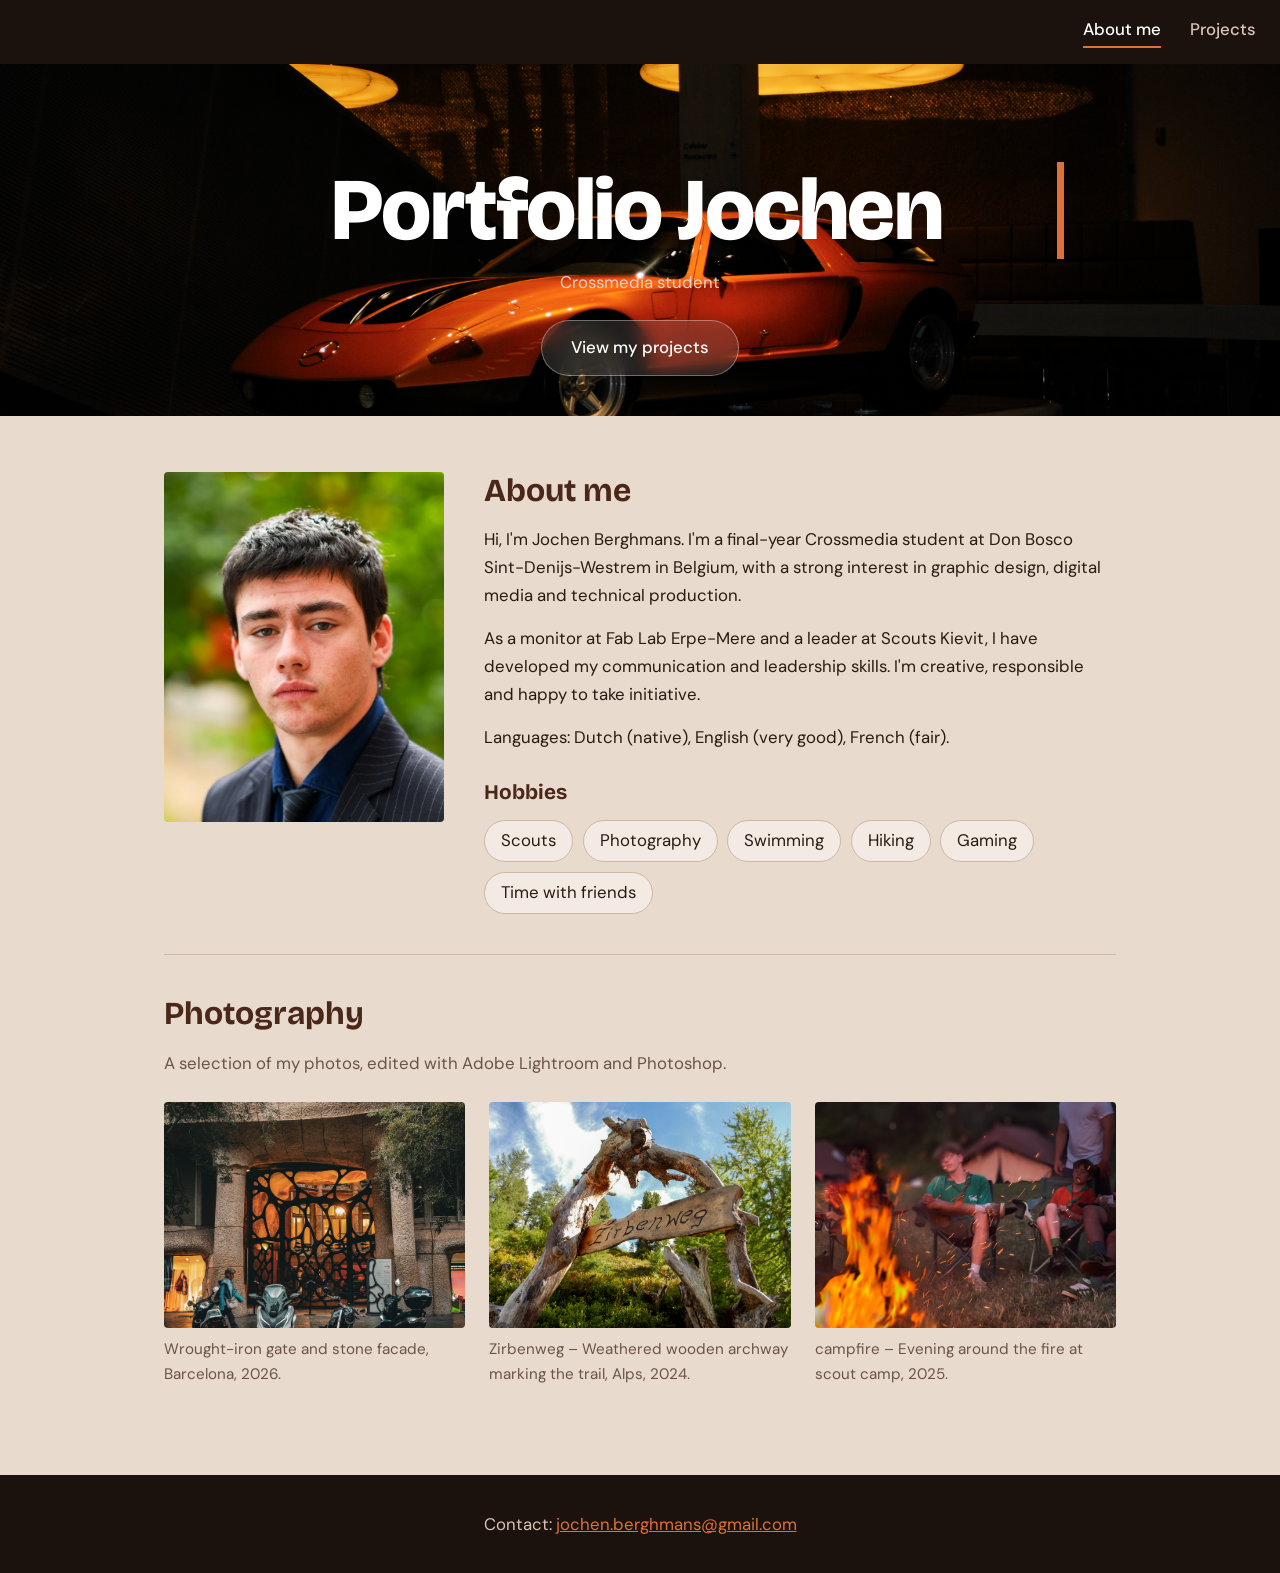
==== index.html @ 5f54734e "first commit" ====
<!DOCTYPE html>
<html lang="en">
<head>
  <meta charset="UTF-8">
  <meta name="viewport" content="width=device-width, initial-scale=1">
  <title>Portfolio Jochen Berghmans</title>
  <meta name="description" content="Portfolio of Jochen Berghmans, Crossmedia student at Don Bosco Sint-Denijs-Westrem (Belgium): photography, graphic design and technical production.">
  <link rel="preconnect" href="https://fonts.googleapis.com">
  <link rel="preconnect" href="https://fonts.gstatic.com" crossorigin>
  <link href="https://fonts.googleapis.com/css2?family=Bricolage+Grotesque:wght@500;700;800&family=DM+Sans:wght@400;500&display=swap" rel="stylesheet">
  <link rel="stylesheet" href="styles/styles.css">
</head>
<body>

  <!-- MENU: on every page. Add an <a> here for a new page. -->
  <nav class="menu">
    <a href="index.html" class="actief">About me</a>
    <a href="projecten.html">Projects</a>
  </nav>

  <!-- HEADER: the car photo is set in styles.css (.hero). The text types itself. -->
  <header class="hero">

    <img class="hero-foto" src="images/auto.png" alt ="">
    <!-- style="--n:16" = number of characters in the title. Change it if you change the text. -->
    <h1 class="typen" style="--n:16">Portfolio Jochen</h1>
    <p class="hero-sub">Crossmedia student</p>
    <a class="knop-glas" href="projecten.html">View my projects</a>
  </header>

  <main>

    <!-- ABOUT ME (hobbies included) -->
    <section class="blok over-mij">
      <div class="foto portret">
        <img src="images/gezicht.jpg" alt="Portrait of Jochen">
      </div>
      <div>
        <h2>About me</h2>
        <p>Hi, I'm Jochen Berghmans. I'm a final-year Crossmedia student at Don Bosco Sint-Denijs-Westrem in Belgium, with a strong interest in graphic design, digital media and technical production.</p>
        <p>As a monitor at Fab Lab Erpe-Mere and a leader at Scouts Kievit, I have developed my communication and leadership skills. I'm creative, responsible and happy to take initiative.</p>
        <p>Languages: Dutch (native), English (very good), French (fair).</p>

        <h3>Hobbies</h3>
        <ul class="hobbys">
          <li>Scouts</li>
          <li>Photography</li>
          <li>Swimming</li>
          <li>Hiking</li>
          <li>Gaming</li>
          <li>Time with friends</li>
        </ul>
      </div>
    </section>

    <!-- PHOTOGRAPHY: at least 3 photos. Copy a <figure> to add one. -->
    <section class="blok">
      <h2>Photography</h2>
      <p class="intro">A selection of my photos, edited with Adobe Lightroom and Photoshop.</p>

      <div class="galerij">
        <figure>
          <div class="foto"><img src="images/deur.jpg" alt="A door"></div>
          <figcaption>Wrought-iron gate and stone facade, Barcelona, 2026.</figcaption>
        </figure>
        <figure>
          <div class="foto"><img src="images/hotending.jpg" alt="wooden statue"></div>
          <figcaption>Zirbenweg &ndash; Weathered wooden archway marking the trail, Alps, 2024. </figcaption>
        </figure>
        <figure>
          <div class="foto"><img src="images/scouts.jpg" alt="campfire"></div>
          <figcaption>campfire &ndash; Evening around the fire at scout camp, 2025.</figcaption>
        </figure>
      </div>
    </section>

  </main>

  <footer>
    <p>Contact: <a href="mailto:jochen.berghmans@gmail.com">jochen.berghmans@gmail.com</a></p>
  </footer>

</body>
</html>
---- styles/styles.css ----
/* ==========================================================
   STYLES FOR PORTFOLIO JOCHEN
   Colours and fonts are at the top. Palette based on the
   "Velvet & Brass" example: orange, red, brown and sand.
   ========================================================== */

:root {
  --achtergrond: #e8dacd;   /* page (soft sand) */
  --licht: #f3ebe3;         /* hobby chips */
  --tekst: #2a1a12;         /* body text */
  --tekst-zacht: #6a5446;   /* captions */
  --kop: #4a2819;           /* headings (dark brown) */
  --donker: #1c120d;        /* menu, header, footer */
  --accent: #e07038;        /* orange: lines, cursor */
  --rood: #8c3029;          /* links on light background */
  --lijn: #cdb8a8;          /* thin lines, empty photo boxes */
  --kop-font: "Bricolage Grotesque", Arial, sans-serif;
  --tekst-font: "DM Sans", Arial, sans-serif;
}

* { box-sizing: border-box; }

body {
  margin: 0;
  font-family: var(--tekst-font);
  font-size: 1.05rem;
  line-height: 1.65;
  color: var(--tekst);
  background: var(--achtergrond);
}

img { max-width: 100%; display: block; }
a { color: var(--rood); }

a:focus-visible {
  outline: 3px solid var(--accent);
  outline-offset: 3px;
}

/* ---------- MENU ---------- */
.menu {
  display: flex;
  justify-content: flex-end;
  gap: 1.8rem;
  padding: 1rem 1.5rem;
  background: var(--donker);
}
.menu a {
  position: relative;
  color: #d9c5b7;
  text-decoration: none;
  font-weight: 500;
  padding-bottom: 4px;
}
.menu a:hover, .menu a.actief { color: #fff; }

/* The orange line slides slowly over the word on hover */
.menu a::after {
  content: "";
  position: absolute;
  left: 0;
  bottom: 0;
  width: 100%;
  height: 2px;
  background: var(--accent);
  transform: scaleX(0);
  transform-origin: right;
  transition: transform 0.7s ease;
}
.menu a:hover::after,
.menu a.actief::after {
  transform: scaleX(1);
  transform-origin: left;
}

/* ---------- HEADER / HERO ---------- */
/* The car photo: images/auto.jpg. The dark layer on top keeps it subtle
   and makes the white text easy to read. Make it lighter by lowering the
   .35 and .8 numbers. */
.hero {
  position: relative;
  overflow: hidden;
  min-height: 22rem;
  display: flex;
  flex-direction: column;
  justify-content: flex-end;
  align-items: center;
  padding: 3rem 1.5rem 2.5rem;
  text-align: center;
  color: #fff;
  background: var(--donker);
}
.hero-foto {
  position: absolute;
  inset: 0;
  width: 100%;
  height: 100%;
  object-fit: cover;
}
.hero::before {
  content: "";
  position: absolute;
  inset: 0;
  background: linear-gradient(to bottom, rgba(28, 18, 13, 0.35), rgba(28, 18, 13, 0.8));
}
.hero > *:not(.hero-foto) { position: relative; }
.hero-klein {
  min-height: 0;
  justify-content: center;
  padding: 3rem 1.5rem;
}
 
.hero h1 {
  margin: 0;
  font-family: var(--kop-font);
  font-weight: 800;
  font-size: clamp(2.4rem, 9vw, 5.5rem);
  letter-spacing: -0.02em;
  line-height: 1.1;
}
.hero-sub {
  margin: 0.6rem 0 1.5rem;
  color: #e6d4c6;
}
.hero-klein .hero-sub { margin-bottom: 0; }
 
/* Typing effect. --n (set in the HTML) = number of characters. */
.typen {
  display: inline-block;
  overflow: hidden;
  white-space: nowrap;
  max-width: 100%;
  width: calc(var(--n) * 1ch);
  border-right: 0.08em solid var(--accent);
  animation:
    typen 2.2s steps(var(--n)) 0.4s both,
    knipper 0.8s step-end infinite;
}
@keyframes typen {
  from { width: 0; }
  to   { width: calc(var(--n) * 1ch); }
}
@keyframes knipper {
  50% { border-color: transparent; }
}

/* Frosted glass button (works because the photo is behind it) */
.knop-glas {
  display: inline-block;
  padding: 0.8rem 1.8rem;
  color: #fff;
  text-decoration: none;
  font-weight: 500;
  background: rgba(255, 255, 255, 0.12);
  border: 1px solid rgba(255, 255, 255, 0.35);
  border-radius: 999px;
  -webkit-backdrop-filter: blur(10px);
  backdrop-filter: blur(10px);
  transition: background 0.4s ease, border-color 0.4s ease;
}
.knop-glas:hover {
  background: rgba(224, 112, 56, 0.35);
  border-color: rgba(224, 112, 56, 0.8);
}
.knop-glas:focus-visible { outline-color: #fff; }

/* ---------- CONTENT ---------- */
main {
  max-width: 1000px;
  margin: 0 auto;
  padding: 1rem 1.5rem 3rem;
}

.blok { padding: 2.5rem 0; }
.blok + .blok { border-top: 1px solid var(--lijn); }

h2 {
  margin: 0 0 1rem;
  font-family: var(--kop-font);
  font-size: 2rem;
  line-height: 1.2;
  color: var(--kop);
}
h3 {
  margin: 0 0 0.3rem;
  font-family: var(--kop-font);
  font-size: 1.3rem;
  color: var(--kop);
}

p { max-width: 65ch; margin: 0 0 1rem; }
.intro, .meta { color: var(--tekst-zacht); }
.meta { font-size: 0.95rem; margin-bottom: 0.6rem; }

/* ---------- PHOTOS: slowly grow on hover ---------- */
.foto {
  overflow: hidden;
  border-radius: 4px;
  background: var(--lijn);
}
.foto img {
  width: 100%;
  aspect-ratio: 4 / 3;
  object-fit: cover;
  transition: transform 1.2s ease;
}
.foto:hover img { transform: scale(1.1); }

/* ---------- ABOUT ME ---------- */
.over-mij {
  display: grid;
  grid-template-columns: 280px 1fr;
  gap: 2.5rem;
  align-items: start;
}
.portret img { aspect-ratio: 4 / 5; }

.over-mij h3 { margin-top: 1.5rem; }

.hobbys {
  list-style: none;
  padding: 0;
  margin: 0.6rem 0 0;
  display: flex;
  flex-wrap: wrap;
  gap: 0.6rem;
}
.hobbys li {
  padding: 0.4rem 1rem;
  background: var(--licht);
  border: 1px solid var(--lijn);
  border-radius: 999px;
}

/* ---------- GALLERY ---------- */
.galerij {
  display: grid;
  grid-template-columns: repeat(auto-fit, minmax(260px, 1fr));
  gap: 1.5rem;
  margin-top: 1.5rem;
}
.galerij figure { margin: 0; }
.galerij figcaption {
  margin-top: 0.6rem;
  font-size: 0.95rem;
  color: var(--tekst-zacht);
}

/* ---------- PROJECTS ---------- */
.project {
  display: grid;
  grid-template-columns: 320px 1fr;
  gap: 2rem;
  align-items: start;
  margin-top: 2rem;
}

.twee-kolommen {
  display: grid;
  grid-template-columns: repeat(auto-fit, minmax(240px, 1fr));
  gap: 2rem;
}
.lijst { padding-left: 1.2rem; margin: 0; }
.lijst li { margin-bottom: 0.4rem; }

/* ---------- FOOTER ---------- */
footer {
  background: var(--donker);
  color: #d9c5b7;
  text-align: center;
  padding: 2rem 1.5rem;
}
footer p { margin: 0.2rem auto; }
footer a { color: var(--accent); }

/* ---------- PHONE / SMALL SCREEN ---------- */
@media (max-width: 720px) {
  .over-mij, .project { grid-template-columns: 1fr; }
  .portret { max-width: 280px; }
  .menu { justify-content: center; }
  .hero { min-height: 60vh; }
}

/* No animation for people who prefer less motion */
@media (prefers-reduced-motion: reduce) {
  .typen { animation: none; }
  .foto img, .menu a::after, .knop-glas { transition: none; }
}
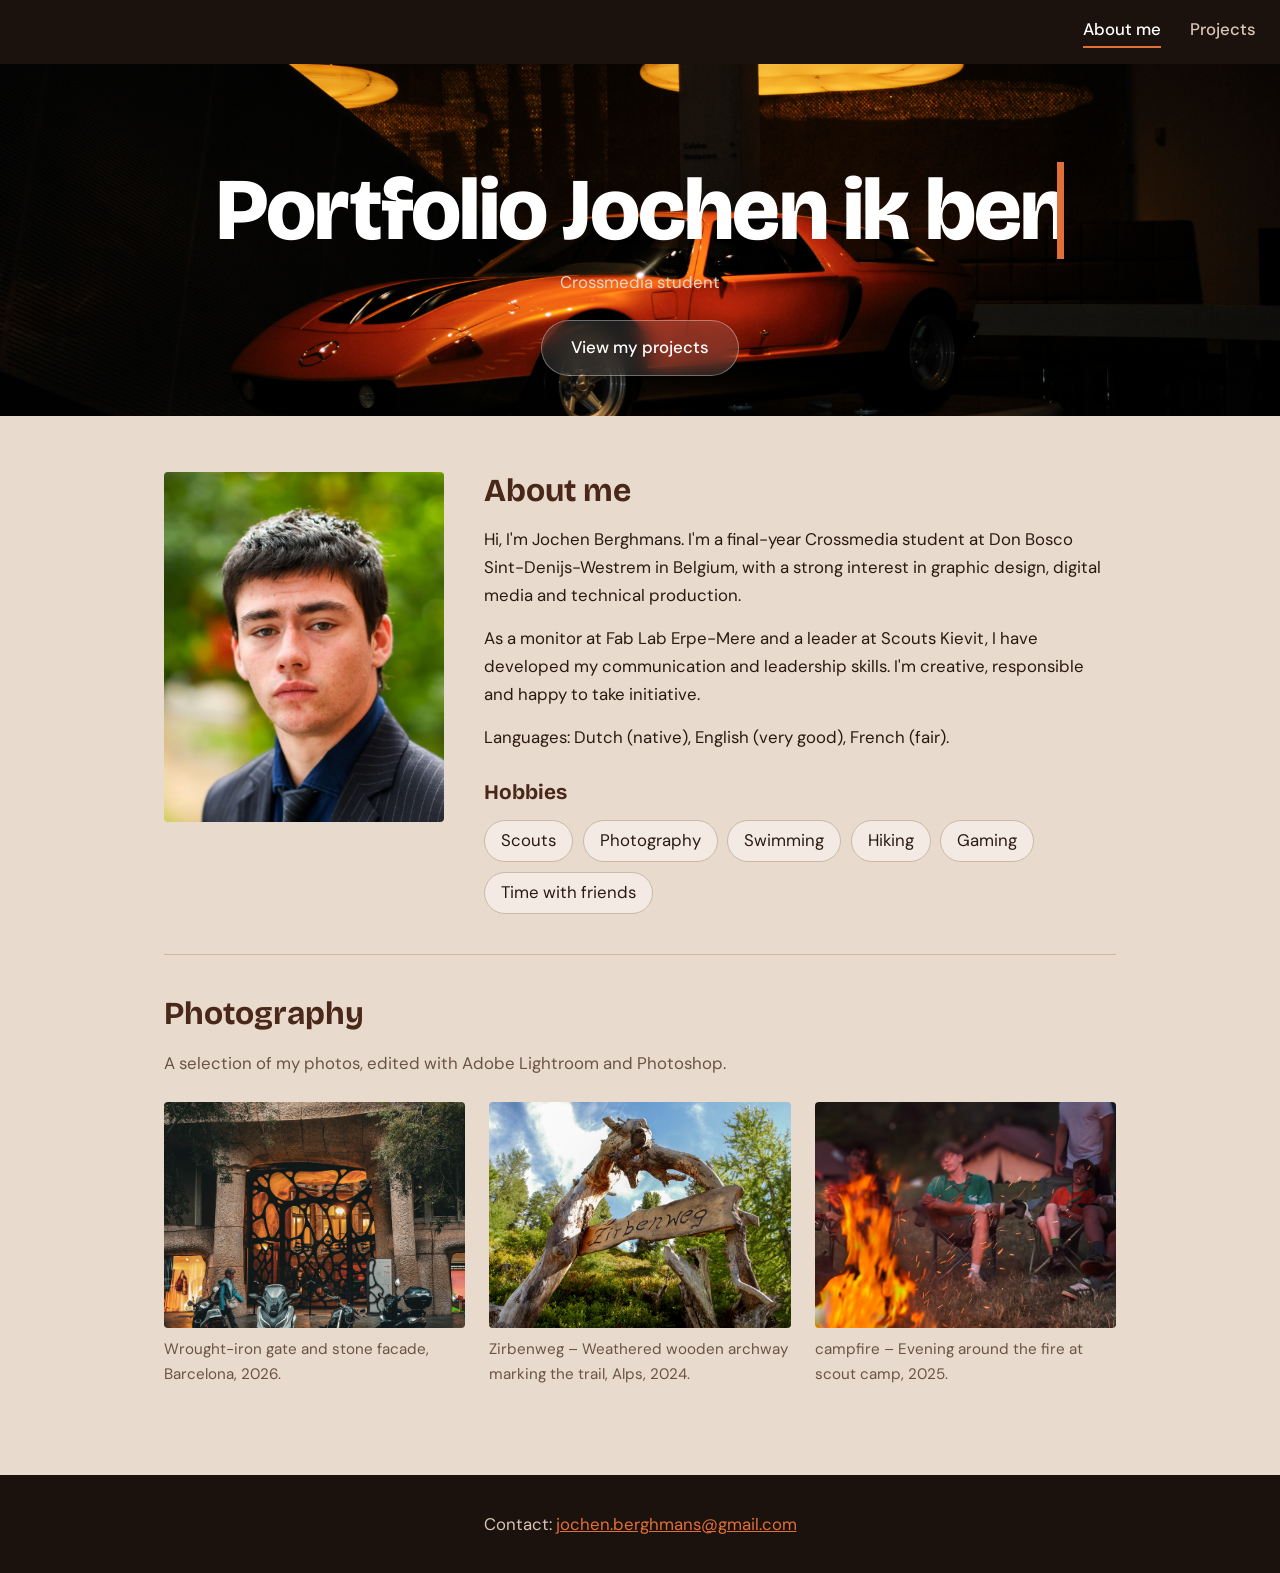
==== commit a2396684: "changes" ====
--- a/index.html
+++ b/index.html
@@ -23,7 +23,7 @@
 
     <img class="hero-foto" src="images/auto.png" alt ="">
     <!-- style="--n:16" = number of characters in the title. Change it if you change the text. -->
-    <h1 class="typen" style="--n:16">Portfolio Jochen</h1>
+    <h1 class="typen" style="--n:16">Portfolio Jochen ik ben een geel klein visje</h1>
     <p class="hero-sub">Crossmedia student</p>
     <a class="knop-glas" href="projecten.html">View my projects</a>
   </header>
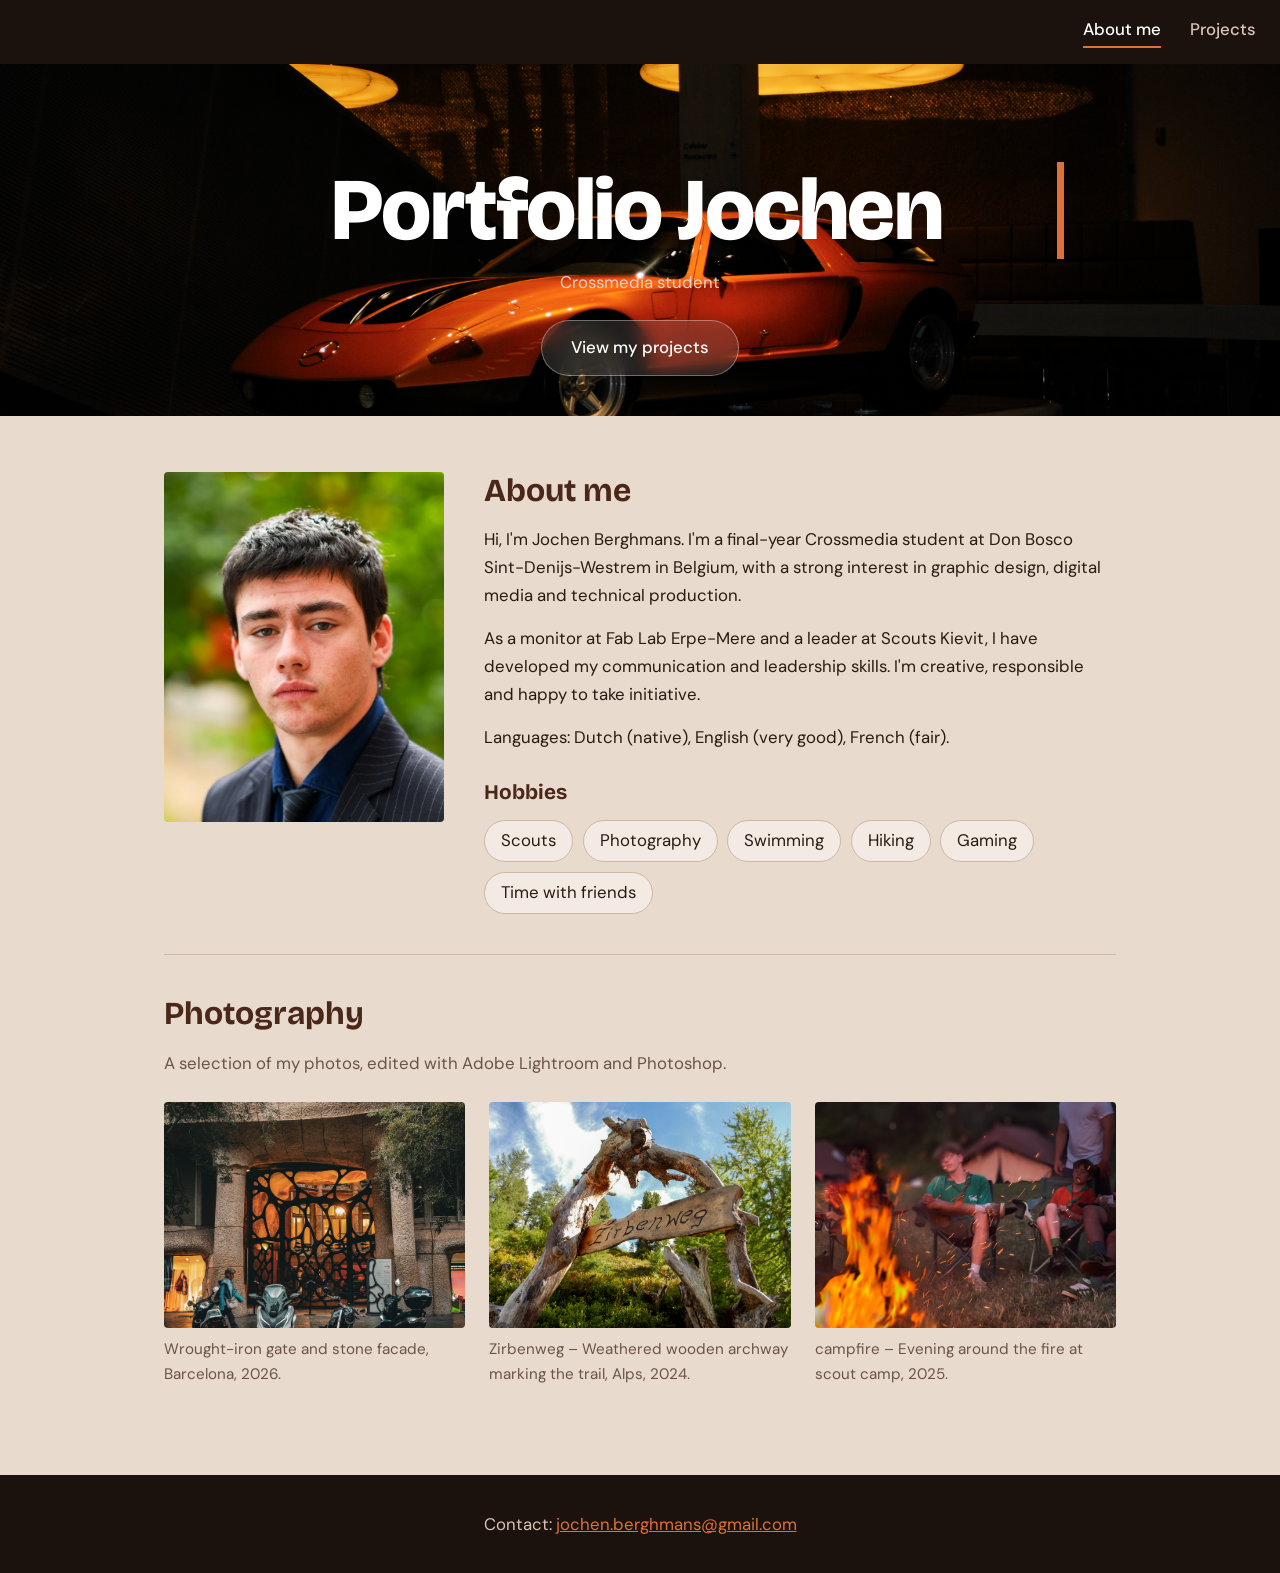
==== commit 279d7f46: "changes" ====
--- a/index.html
+++ b/index.html
@@ -23,7 +23,7 @@
 
     <img class="hero-foto" src="images/auto.png" alt ="">
     <!-- style="--n:16" = number of characters in the title. Change it if you change the text. -->
-    <h1 class="typen" style="--n:16">Portfolio Jochen ik ben een geel klein visje</h1>
+    <h1 class="typen" style="--n:16">Portfolio Jochen</h1>
     <p class="hero-sub">Crossmedia student</p>
     <a class="knop-glas" href="projecten.html">View my projects</a>
   </header>
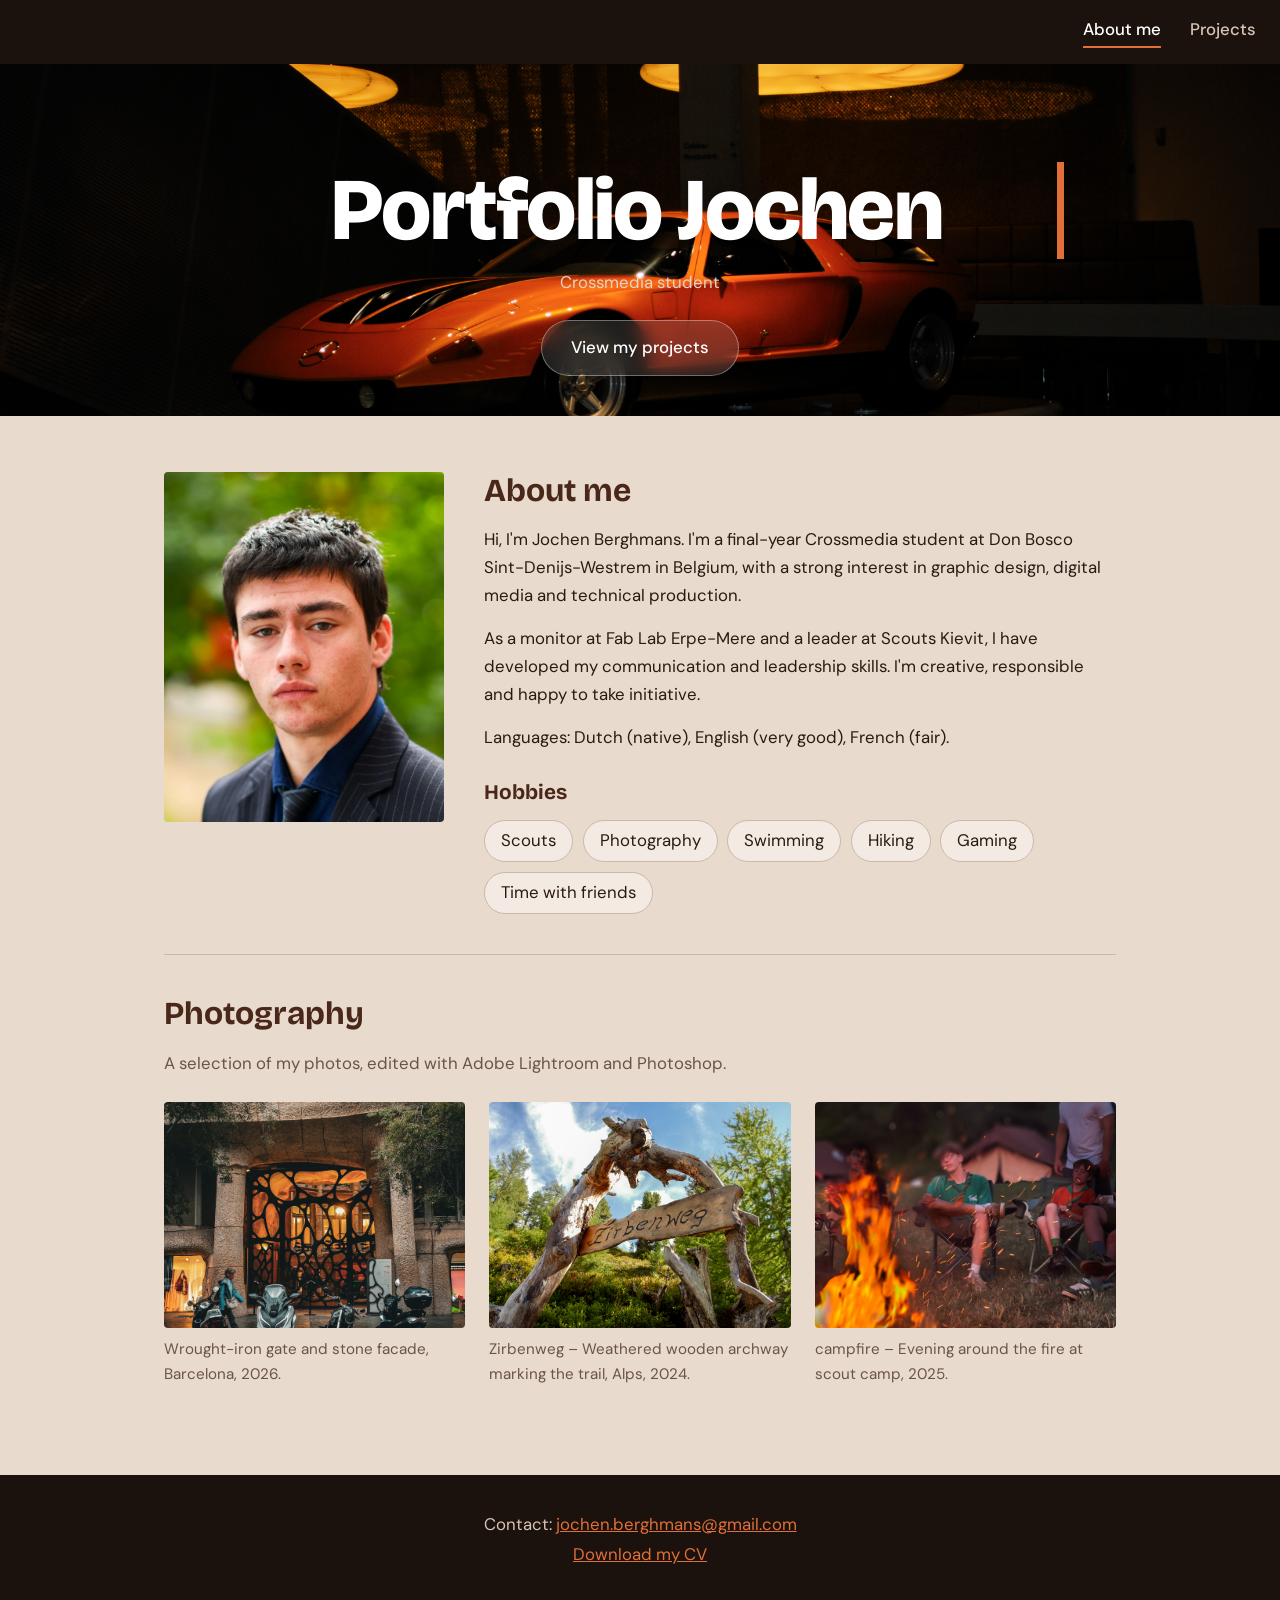
==== commit 0b6e5339: "Add CV download link to footer Added a download link for the CV in the footer." ====
--- a/index.html
+++ b/index.html
@@ -76,9 +76,10 @@
 
   </main>
 
-  <footer>
+   <footer>
     <p>Contact: <a href="mailto:jochen.berghmans@gmail.com">jochen.berghmans@gmail.com</a></p>
-  </footer>
+  <p><a href="images/CVjochenberghmnas .png" download>Download my CV</a></p>
+</footer>
 
 </body>
-</html>+</html>
